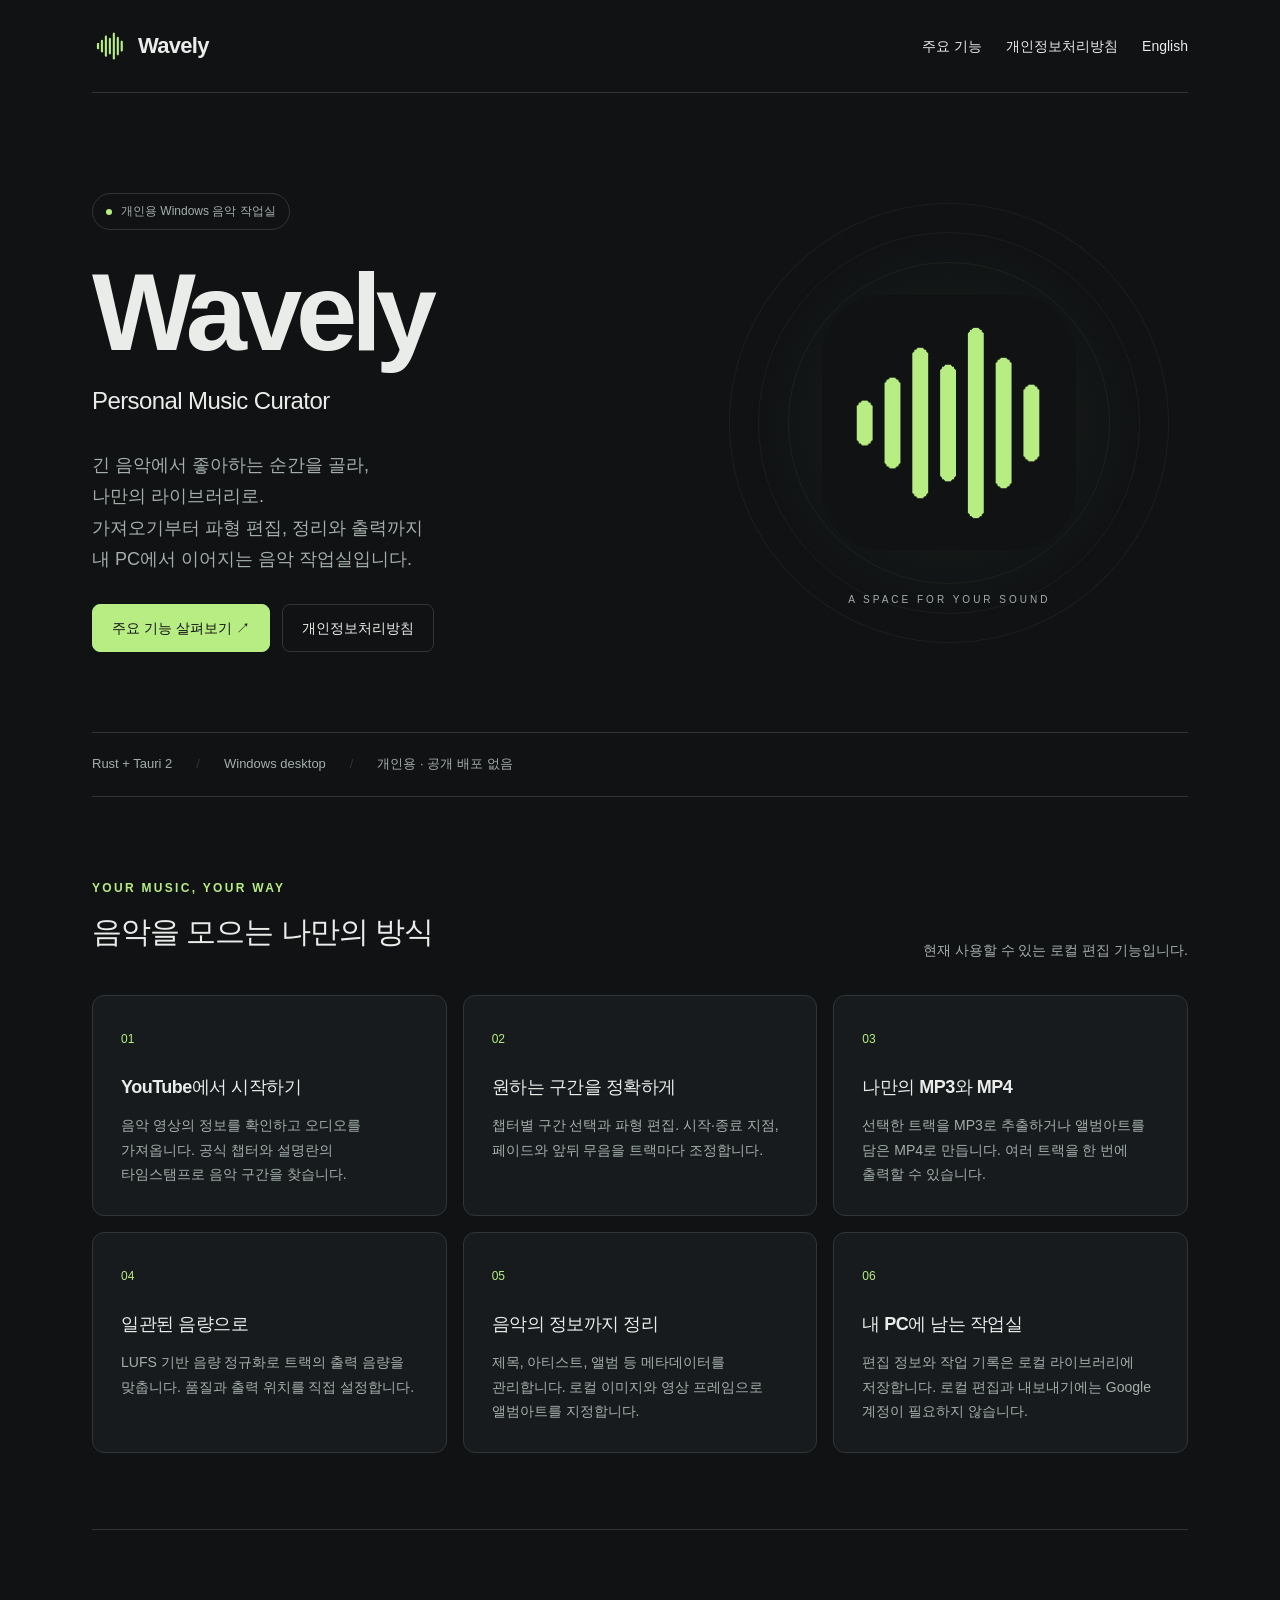
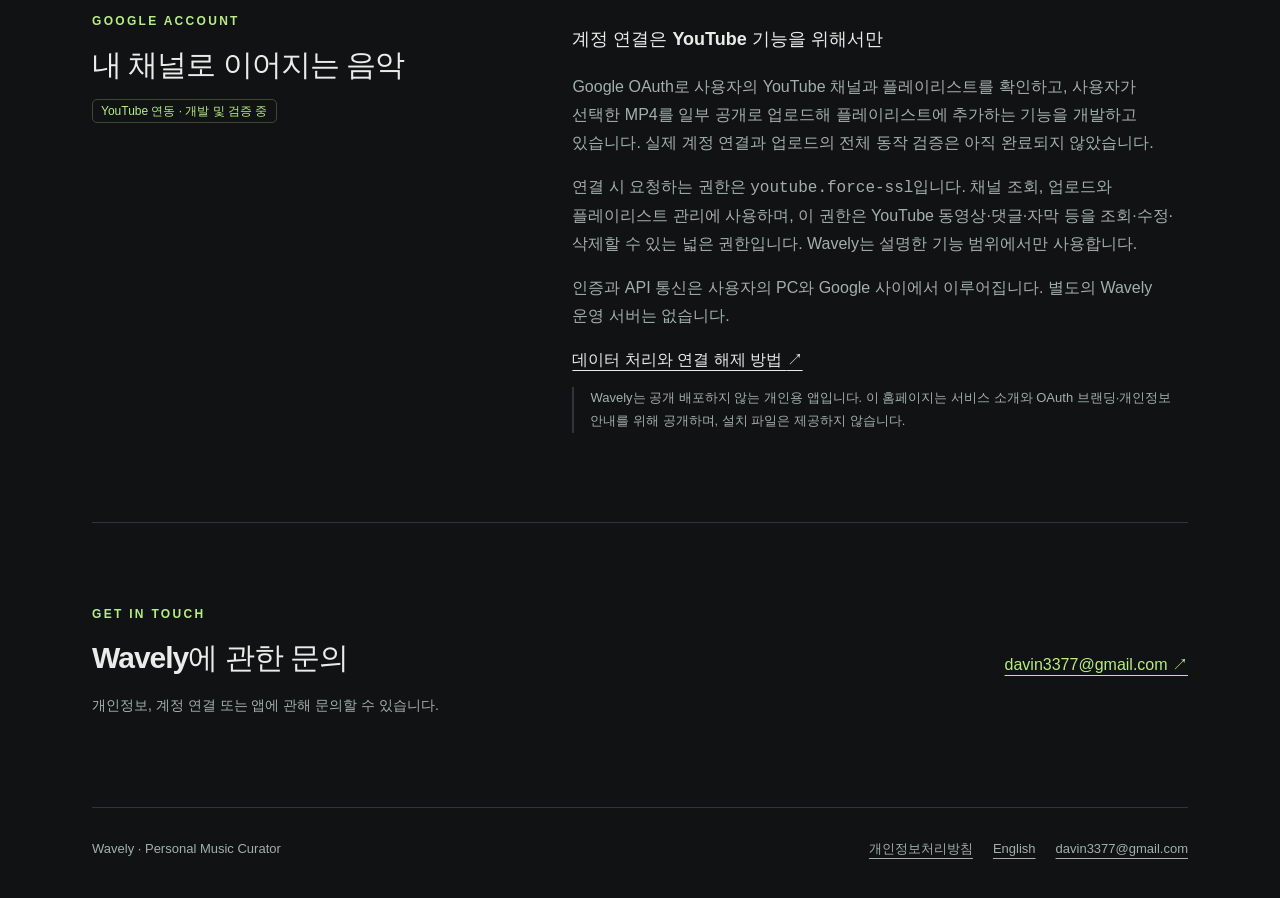
==== index.html @ fb8d8d3c "Publish Wavely homepage and bilingual privacy policy" ====
<!doctype html>
<html lang="ko"><head><meta charset="utf-8"><meta name="viewport" content="width=device-width,initial-scale=1">
<title>Personal Music Curator · Wavely</title><meta name="description" content="Wavely — Personal Music Curator. 개인용 Windows 음악 편집 앱의 공식 소개와 개인정보처리방침.">
<meta name="theme-color" content="#101214"><link rel="canonical" href="https://wavely.prandiel.dev/">
<link rel="icon" type="image/png" href="./icon.png"><link rel="stylesheet" href="./styles.css">
<meta property="og:title" content="Personal Music Curator · Wavely"><meta property="og:description" content="Personal Music Curator. A private Windows music editing application."><meta property="og:type" content="website"><meta property="og:url" content="https://wavely.prandiel.dev/"><meta property="og:image" content="https://wavely.prandiel.dev/icon.png">
</head><body><a class="skip" href="#main">본문으로 건너뛰기</a><div class="wrap">
<header class="header"><a class="brand" href="./" aria-label="Wavely 홈"><img src="./icon.png" width="36" height="36" alt="">Wavely</a>
<nav class="nav" aria-label="주요 메뉴"><a class="optional" href="./#features">주요 기능</a><a href="./privacy/">개인정보처리방침</a><a href="./en/privacy/" lang="en" hreflang="en">English</a></nav></header>
<main id="main"><section class="hero" aria-labelledby="title"><div><span class="pill"><span class="dot" aria-hidden="true"></span>개인용 Windows 음악 작업실</span><h1 id="title">Wavely</h1><p class="tagline">Personal Music Curator</p><p class="intro">긴 음악에서 좋아하는 순간을 골라,<br>나만의 라이브러리로.<br>가져오기부터 파형 편집, 정리와 출력까지<br>내 PC에서 이어지는 음악 작업실입니다.</p><div class="actions"><a class="button primary" href="#features">주요 기능 살펴보기 <span aria-hidden="true">↗</span></a><a class="button" href="privacy/">개인정보처리방침</a></div></div><div class="art"><img src="./icon.png" width="256" height="256" alt="Wavely 로고: 연두색 오디오 파형"><span class="art-label">A SPACE FOR YOUR SOUND</span></div></section>
<div class="strip"><span>Rust + Tauri 2</span><span>Windows desktop</span><span>개인용 · 공개 배포 없음</span></div>
<section class="section" id="features"><div class="section-head"><div><span class="eyebrow">Your music, your way</span><h2>음악을 모으는 나만의 방식</h2></div><p>현재 사용할 수 있는 로컬 편집 기능입니다.</p></div><div class="features"><article class="card"><span class="number">01</span><h3>YouTube에서 시작하기</h3><p>음악 영상의 정보를 확인하고 오디오를 가져옵니다. 공식 챕터와 설명란의 타임스탬프로 음악 구간을 찾습니다.</p></article><article class="card"><span class="number">02</span><h3>원하는 구간을 정확하게</h3><p>챕터별 구간 선택과 파형 편집. 시작·종료 지점, 페이드와 앞뒤 무음을 트랙마다 조정합니다.</p></article><article class="card"><span class="number">03</span><h3>나만의 MP3와 MP4</h3><p>선택한 트랙을 MP3로 추출하거나 앨범아트를 담은 MP4로 만듭니다. 여러 트랙을 한 번에 출력할 수 있습니다.</p></article><article class="card"><span class="number">04</span><h3>일관된 음량으로</h3><p>LUFS 기반 음량 정규화로 트랙의 출력 음량을 맞춥니다. 품질과 출력 위치를 직접 설정합니다.</p></article><article class="card"><span class="number">05</span><h3>음악의 정보까지 정리</h3><p>제목, 아티스트, 앨범 등 메타데이터를 관리합니다. 로컬 이미지와 영상 프레임으로 앨범아트를 지정합니다.</p></article><article class="card"><span class="number">06</span><h3>내 PC에 남는 작업실</h3><p>편집 정보와 작업 기록은 로컬 라이브러리에 저장합니다. 로컬 편집과 내보내기에는 Google 계정이 필요하지 않습니다.</p></article></div></section><section class="section account" id="google"><div><span class="eyebrow">Google account</span><h2>내 채널로 이어지는 음악</h2><span class="status">YouTube 연동 · 개발 및 검증 중</span></div><div><h3>계정 연결은 YouTube 기능을 위해서만</h3><p>Google OAuth로 사용자의 YouTube 채널과 플레이리스트를 확인하고, 사용자가 선택한 MP4를 일부 공개로 업로드해 플레이리스트에 추가하는 기능을 개발하고 있습니다. 실제 계정 연결과 업로드의 전체 동작 검증은 아직 완료되지 않았습니다.</p><p>연결 시 요청하는 권한은 <code>youtube.force-ssl</code>입니다. 채널 조회, 업로드와 플레이리스트 관리에 사용하며, 이 권한은 YouTube 동영상·댓글·자막 등을 조회·수정·삭제할 수 있는 넓은 권한입니다. Wavely는 설명한 기능 범위에서만 사용합니다.</p><p>인증과 API 통신은 사용자의 PC와 Google 사이에서 이루어집니다. 별도의 Wavely 운영 서버는 없습니다.</p><a href="privacy/">데이터 처리와 연결 해제 방법 <span aria-hidden="true">↗</span></a><p class="note">Wavely는 공개 배포하지 않는 개인용 앱입니다. 이 홈페이지는 서비스 소개와 OAuth 브랜딩·개인정보 안내를 위해 공개하며, 설치 파일은 제공하지 않습니다.</p></div></section>
<section class="section contact"><div><span class="eyebrow">Get in touch</span><h2>Wavely에 관한 문의</h2><p>개인정보, 계정 연결 또는 앱에 관해 문의할 수 있습니다.</p></div><a href="mailto:davin3377@gmail.com">davin3377@gmail.com <span aria-hidden="true">↗</span></a></section></main>
<footer class="footer"><span>Wavely · Personal Music Curator</span><div class="footer-links"><a href="./privacy/">개인정보처리방침</a><a href="./en/privacy/">English</a><a href="mailto:davin3377@gmail.com">davin3377@gmail.com</a></div></footer>
</div></body></html>
---- styles.css ----
/* Local system fonts; no remote assets, analytics, or runtime dependencies. */
:root{color-scheme:dark;--bg:#101214;--surface:#171b1d;--raised:#202528;--line:#303638;--text:#e9ece8;--muted:#a4afaa;--accent:#b8ed83;font-family:Inter,"Segoe UI","Malgun Gothic",sans-serif;background:var(--bg);color:var(--text);font-synthesis:none}
*{box-sizing:border-box}body{margin:0;font-size:16px;line-height:1.75}a{color:inherit;text-underline-offset:5px}a:hover{color:var(--accent)}a:focus-visible{outline:2px solid var(--accent);outline-offset:6px;border-radius:3px}::selection{background:var(--accent);color:var(--bg)}.wrap{max-width:1160px;margin:auto;padding:0 32px}.skip{position:absolute;top:-100px;left:20px;z-index:5;background:var(--accent);color:var(--bg);padding:12px}.skip:focus{top:12px}.header{display:flex;align-items:center;justify-content:space-between;gap:20px;padding:24px 0;border-bottom:1px solid var(--line)}.brand{display:flex;align-items:center;gap:10px;font-size:22px;font-weight:700;text-decoration:none;letter-spacing:-.7px}.brand img{border-radius:10px}.nav{display:flex;gap:24px;align-items:center;font-size:14px}.nav a{display:inline-flex;align-items:center;min-height:44px;text-decoration:none}.hero{padding:100px 0 80px;display:grid;grid-template-columns:1.25fr 1fr;gap:64px;align-items:center}.eyebrow{color:var(--accent);font-size:12px;font-weight:650;letter-spacing:2.3px;text-transform:uppercase}.hero h1{font-size:clamp(66px,9vw,110px);line-height:1.05;letter-spacing:-6px;margin:24px 0 10px}.tagline{font-size:24px;margin:0 0 28px;letter-spacing:-.6px}.intro{max-width:510px;color:var(--muted);font-size:18px;word-break:keep-all}.pill{display:inline-flex;align-items:center;gap:9px;border:1px solid var(--line);border-radius:100px;padding:7px 13px;color:var(--muted);font-size:12px}.dot{height:6px;width:6px;border-radius:50%;background:var(--accent)}.actions{display:flex;flex-wrap:wrap;gap:12px;margin-top:28px}.button{padding:11px 19px;border:1px solid var(--line);border-radius:8px;text-decoration:none;font-size:14px;transition:background .18s,color .18s}.button.primary{background:var(--accent);color:var(--bg);border-color:var(--accent);font-weight:650}.button:hover{background:var(--raised);color:var(--text)}.art{position:relative;aspect-ratio:1;max-width:440px;display:grid;place-items:center;border-radius:50%;background:radial-gradient(circle,#b8ed8313 0,transparent 65%);border:1px solid #b8ed8310}.art:before,.art:after{content:"";position:absolute;border:1px solid #b8ed8310;border-radius:50%;inset:28px}.art:after{inset:58px}.art img{width:58%;height:auto;position:relative;z-index:1;border-radius:24%}.art-label{position:absolute;bottom:33px;font-size:10px;letter-spacing:3px;color:var(--muted)}.strip{display:flex;gap:24px;flex-wrap:wrap;padding:20px 0;border-block:1px solid var(--line);font-size:13px;color:var(--muted)}.strip span+span:before{content:"/";color:var(--line);margin-right:24px}.section{padding:76px 0;border-bottom:1px solid var(--line)}.section-head{display:flex;justify-content:space-between;align-items:end;gap:30px;margin-bottom:32px}.section h2{font-size:30px;letter-spacing:-1px;line-height:1.4;margin:10px 0}.section-head p{color:var(--muted);font-size:14px;margin:0}.features{display:grid;grid-template-columns:repeat(3,1fr);gap:16px}.card{background:var(--surface);border:1px solid var(--line);border-radius:12px;padding:28px}.number{font-size:12px;color:var(--accent);font-variant-numeric:tabular-nums}.card h3{font-size:18px;margin:20px 0 10px;letter-spacing:-.5px}.card p{font-size:14px;color:var(--muted);margin:0;word-break:keep-all}.account{display:grid;grid-template-columns:.8fr 1.2fr;gap:70px}.account p{color:var(--muted);word-break:keep-all}.account h3{font-size:18px}.status{color:var(--accent);font-size:12px;border:1px solid #b8ed8340;border-radius:5px;padding:4px 8px;white-space:nowrap}.note{font-size:13px;color:var(--muted);border-left:2px solid var(--line);padding-left:16px}.footer{display:flex;justify-content:space-between;gap:24px;flex-wrap:wrap;padding:30px 0 38px;font-size:13px;color:var(--muted)}.footer a{overflow-wrap:anywhere}.footer-links{display:flex;gap:20px;flex-wrap:wrap}.legal{max-width:820px;margin:auto;padding:64px 0 80px}.legal h1{font-size:clamp(32px,5vw,48px);letter-spacing:-1.8px;line-height:1.3;margin:12px 0 18px}.legal .lead{font-size:18px;color:var(--muted)}.legal .meta{font-size:13px;color:var(--muted)}.legal section{padding-top:24px;scroll-margin-top:20px}.legal h2{font-size:23px;letter-spacing:-.6px;line-height:1.5;margin-top:22px}.legal p,.legal li{color:#c1cbc6;overflow-wrap:anywhere}.legal li{margin:8px 0}.legal code{font-size:13px;background:var(--raised);padding:3px 6px;border-radius:4px;overflow-wrap:anywhere}.legal a{color:var(--accent)}.contents{background:var(--surface);border:1px solid var(--line);padding:20px 24px;border-radius:10px;margin:30px 0}.contents ol{margin:10px 0;padding-left:22px}.contents a{font-size:14px;color:var(--text)}.notice{background:#b8ed8309;border:1px solid #b8ed8330;border-radius:10px;padding:20px 24px}.legal .notice p{margin:0}.contact{display:flex;justify-content:space-between;gap:24px;align-items:center}.contact p{color:var(--muted);font-size:14px}.contact a{color:var(--accent);overflow-wrap:anywhere}.error{padding:100px 0}
@media(max-width:800px){.hero{gap:20px;padding:72px 0 55px}.hero h1{font-size:76px}.features{grid-template-columns:repeat(2,1fr)}.account{gap:30px;grid-template-columns:1fr 1.4fr}.section-head{align-items:start;flex-direction:column;gap:10px}.art-label{display:none}}
@media(max-width:560px){.wrap{padding:0 22px}.header{padding:16px 0}.brand{font-size:20px}.nav{gap:16px;font-size:12px}.nav .optional{display:none}.hero{grid-template-columns:1fr;padding:54px 0 42px;gap:34px}.hero h1{font-size:80px;letter-spacing:-5px}.tagline{font-size:22px}.intro{font-size:16px}.art{width:220px;justify-self:center}.art:before{inset:16px}.art:after{inset:32px}.strip{gap:12px;font-size:12px}.strip span+span:before{margin-right:12px}.section{padding:45px 0}.features,.account{grid-template-columns:1fr}.card{padding:24px}.card h3{margin-top:12px}.section h2{font-size:26px}.account{gap:10px}.contact{align-items:start;flex-direction:column;gap:4px}.legal{padding:42px 0 50px}.legal h2{font-size:21px}.footer{gap:14px}.legal ul,.legal ol{padding-left:23px}}
@media(prefers-reduced-motion:reduce){*,*:before,*:after{transition:none!important;scroll-behavior:auto!important}}
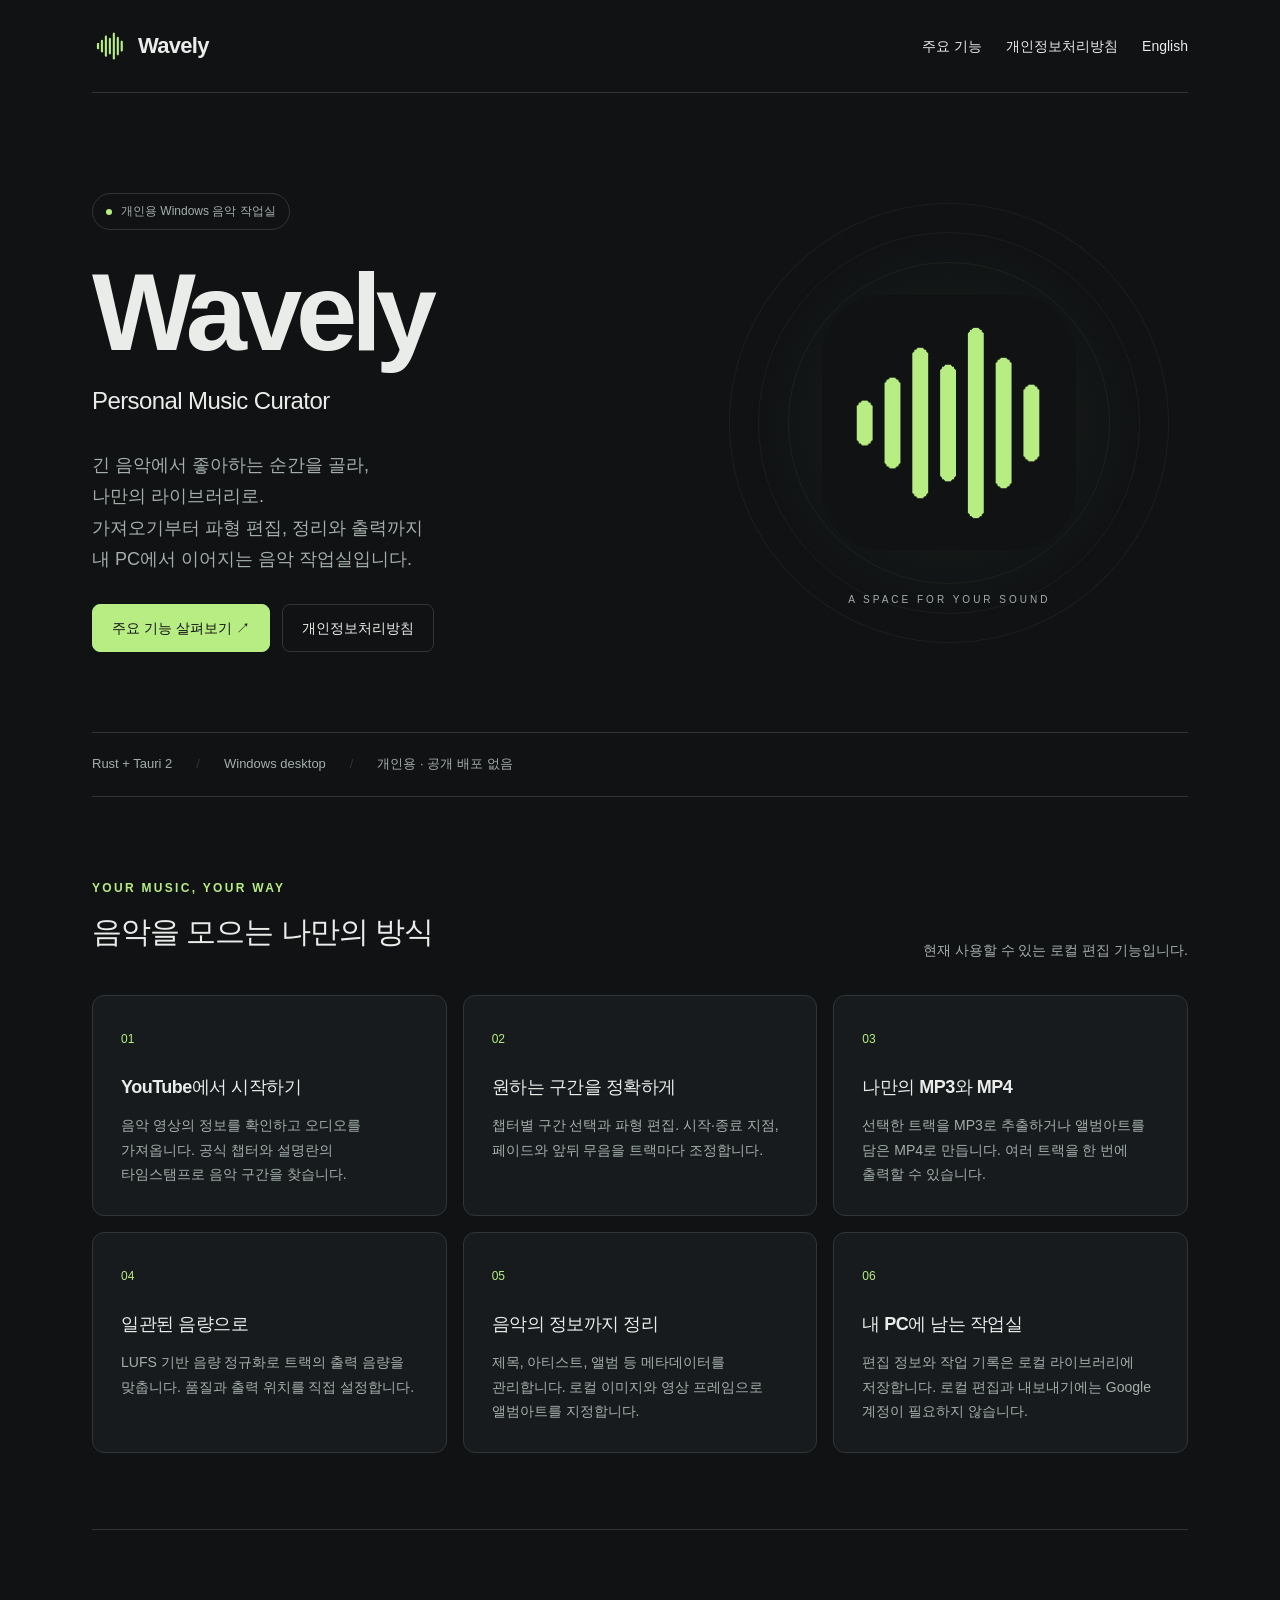
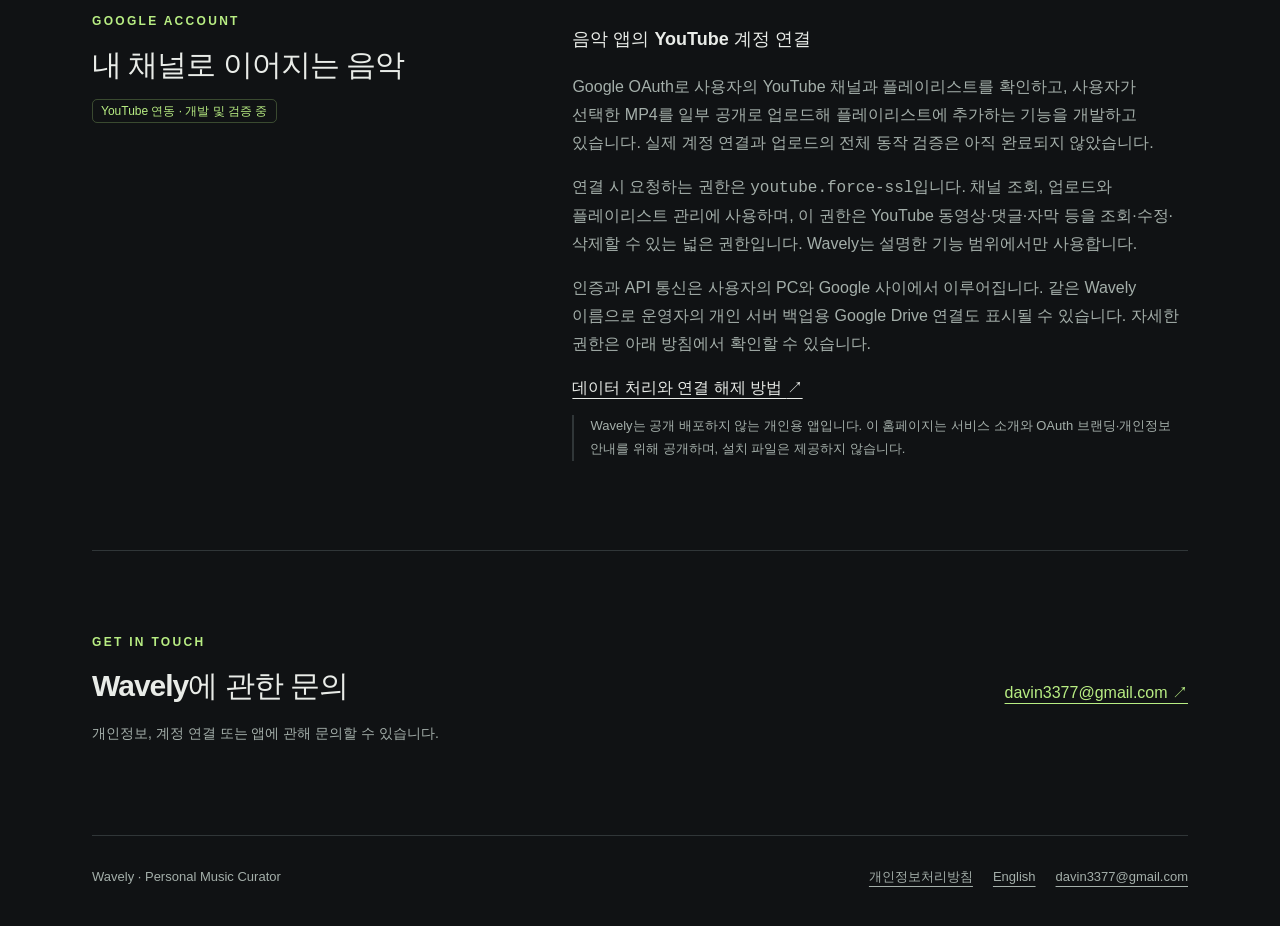
==== commit 080b8a70: "Document Drive access for M8 backups in the Wavely privacy policy" ====
--- a/index.html
+++ b/index.html
@@ -9,7 +9,7 @@
 <nav class="nav" aria-label="주요 메뉴"><a class="optional" href="./#features">주요 기능</a><a href="./privacy/">개인정보처리방침</a><a href="./en/privacy/" lang="en" hreflang="en">English</a></nav></header>
 <main id="main"><section class="hero" aria-labelledby="title"><div><span class="pill"><span class="dot" aria-hidden="true"></span>개인용 Windows 음악 작업실</span><h1 id="title">Wavely</h1><p class="tagline">Personal Music Curator</p><p class="intro">긴 음악에서 좋아하는 순간을 골라,<br>나만의 라이브러리로.<br>가져오기부터 파형 편집, 정리와 출력까지<br>내 PC에서 이어지는 음악 작업실입니다.</p><div class="actions"><a class="button primary" href="#features">주요 기능 살펴보기 <span aria-hidden="true">↗</span></a><a class="button" href="privacy/">개인정보처리방침</a></div></div><div class="art"><img src="./icon.png" width="256" height="256" alt="Wavely 로고: 연두색 오디오 파형"><span class="art-label">A SPACE FOR YOUR SOUND</span></div></section>
 <div class="strip"><span>Rust + Tauri 2</span><span>Windows desktop</span><span>개인용 · 공개 배포 없음</span></div>
-<section class="section" id="features"><div class="section-head"><div><span class="eyebrow">Your music, your way</span><h2>음악을 모으는 나만의 방식</h2></div><p>현재 사용할 수 있는 로컬 편집 기능입니다.</p></div><div class="features"><article class="card"><span class="number">01</span><h3>YouTube에서 시작하기</h3><p>음악 영상의 정보를 확인하고 오디오를 가져옵니다. 공식 챕터와 설명란의 타임스탬프로 음악 구간을 찾습니다.</p></article><article class="card"><span class="number">02</span><h3>원하는 구간을 정확하게</h3><p>챕터별 구간 선택과 파형 편집. 시작·종료 지점, 페이드와 앞뒤 무음을 트랙마다 조정합니다.</p></article><article class="card"><span class="number">03</span><h3>나만의 MP3와 MP4</h3><p>선택한 트랙을 MP3로 추출하거나 앨범아트를 담은 MP4로 만듭니다. 여러 트랙을 한 번에 출력할 수 있습니다.</p></article><article class="card"><span class="number">04</span><h3>일관된 음량으로</h3><p>LUFS 기반 음량 정규화로 트랙의 출력 음량을 맞춥니다. 품질과 출력 위치를 직접 설정합니다.</p></article><article class="card"><span class="number">05</span><h3>음악의 정보까지 정리</h3><p>제목, 아티스트, 앨범 등 메타데이터를 관리합니다. 로컬 이미지와 영상 프레임으로 앨범아트를 지정합니다.</p></article><article class="card"><span class="number">06</span><h3>내 PC에 남는 작업실</h3><p>편집 정보와 작업 기록은 로컬 라이브러리에 저장합니다. 로컬 편집과 내보내기에는 Google 계정이 필요하지 않습니다.</p></article></div></section><section class="section account" id="google"><div><span class="eyebrow">Google account</span><h2>내 채널로 이어지는 음악</h2><span class="status">YouTube 연동 · 개발 및 검증 중</span></div><div><h3>계정 연결은 YouTube 기능을 위해서만</h3><p>Google OAuth로 사용자의 YouTube 채널과 플레이리스트를 확인하고, 사용자가 선택한 MP4를 일부 공개로 업로드해 플레이리스트에 추가하는 기능을 개발하고 있습니다. 실제 계정 연결과 업로드의 전체 동작 검증은 아직 완료되지 않았습니다.</p><p>연결 시 요청하는 권한은 <code>youtube.force-ssl</code>입니다. 채널 조회, 업로드와 플레이리스트 관리에 사용하며, 이 권한은 YouTube 동영상·댓글·자막 등을 조회·수정·삭제할 수 있는 넓은 권한입니다. Wavely는 설명한 기능 범위에서만 사용합니다.</p><p>인증과 API 통신은 사용자의 PC와 Google 사이에서 이루어집니다. 별도의 Wavely 운영 서버는 없습니다.</p><a href="privacy/">데이터 처리와 연결 해제 방법 <span aria-hidden="true">↗</span></a><p class="note">Wavely는 공개 배포하지 않는 개인용 앱입니다. 이 홈페이지는 서비스 소개와 OAuth 브랜딩·개인정보 안내를 위해 공개하며, 설치 파일은 제공하지 않습니다.</p></div></section>
+<section class="section" id="features"><div class="section-head"><div><span class="eyebrow">Your music, your way</span><h2>음악을 모으는 나만의 방식</h2></div><p>현재 사용할 수 있는 로컬 편집 기능입니다.</p></div><div class="features"><article class="card"><span class="number">01</span><h3>YouTube에서 시작하기</h3><p>음악 영상의 정보를 확인하고 오디오를 가져옵니다. 공식 챕터와 설명란의 타임스탬프로 음악 구간을 찾습니다.</p></article><article class="card"><span class="number">02</span><h3>원하는 구간을 정확하게</h3><p>챕터별 구간 선택과 파형 편집. 시작·종료 지점, 페이드와 앞뒤 무음을 트랙마다 조정합니다.</p></article><article class="card"><span class="number">03</span><h3>나만의 MP3와 MP4</h3><p>선택한 트랙을 MP3로 추출하거나 앨범아트를 담은 MP4로 만듭니다. 여러 트랙을 한 번에 출력할 수 있습니다.</p></article><article class="card"><span class="number">04</span><h3>일관된 음량으로</h3><p>LUFS 기반 음량 정규화로 트랙의 출력 음량을 맞춥니다. 품질과 출력 위치를 직접 설정합니다.</p></article><article class="card"><span class="number">05</span><h3>음악의 정보까지 정리</h3><p>제목, 아티스트, 앨범 등 메타데이터를 관리합니다. 로컬 이미지와 영상 프레임으로 앨범아트를 지정합니다.</p></article><article class="card"><span class="number">06</span><h3>내 PC에 남는 작업실</h3><p>편집 정보와 작업 기록은 로컬 라이브러리에 저장합니다. 로컬 편집과 내보내기에는 Google 계정이 필요하지 않습니다.</p></article></div></section><section class="section account" id="google"><div><span class="eyebrow">Google account</span><h2>내 채널로 이어지는 음악</h2><span class="status">YouTube 연동 · 개발 및 검증 중</span></div><div><h3>음악 앱의 YouTube 계정 연결</h3><p>Google OAuth로 사용자의 YouTube 채널과 플레이리스트를 확인하고, 사용자가 선택한 MP4를 일부 공개로 업로드해 플레이리스트에 추가하는 기능을 개발하고 있습니다. 실제 계정 연결과 업로드의 전체 동작 검증은 아직 완료되지 않았습니다.</p><p>연결 시 요청하는 권한은 <code>youtube.force-ssl</code>입니다. 채널 조회, 업로드와 플레이리스트 관리에 사용하며, 이 권한은 YouTube 동영상·댓글·자막 등을 조회·수정·삭제할 수 있는 넓은 권한입니다. Wavely는 설명한 기능 범위에서만 사용합니다.</p><p>인증과 API 통신은 사용자의 PC와 Google 사이에서 이루어집니다. 같은 Wavely 이름으로 운영자의 개인 서버 백업용 Google Drive 연결도 표시될 수 있습니다. 자세한 권한은 아래 방침에서 확인할 수 있습니다.</p><a href="privacy/">데이터 처리와 연결 해제 방법 <span aria-hidden="true">↗</span></a><p class="note">Wavely는 공개 배포하지 않는 개인용 앱입니다. 이 홈페이지는 서비스 소개와 OAuth 브랜딩·개인정보 안내를 위해 공개하며, 설치 파일은 제공하지 않습니다.</p></div></section>
 <section class="section contact"><div><span class="eyebrow">Get in touch</span><h2>Wavely에 관한 문의</h2><p>개인정보, 계정 연결 또는 앱에 관해 문의할 수 있습니다.</p></div><a href="mailto:davin3377@gmail.com">davin3377@gmail.com <span aria-hidden="true">↗</span></a></section></main>
 <footer class="footer"><span>Wavely · Personal Music Curator</span><div class="footer-links"><a href="./privacy/">개인정보처리방침</a><a href="./en/privacy/">English</a><a href="mailto:davin3377@gmail.com">davin3377@gmail.com</a></div></footer>
 </div></body></html>
